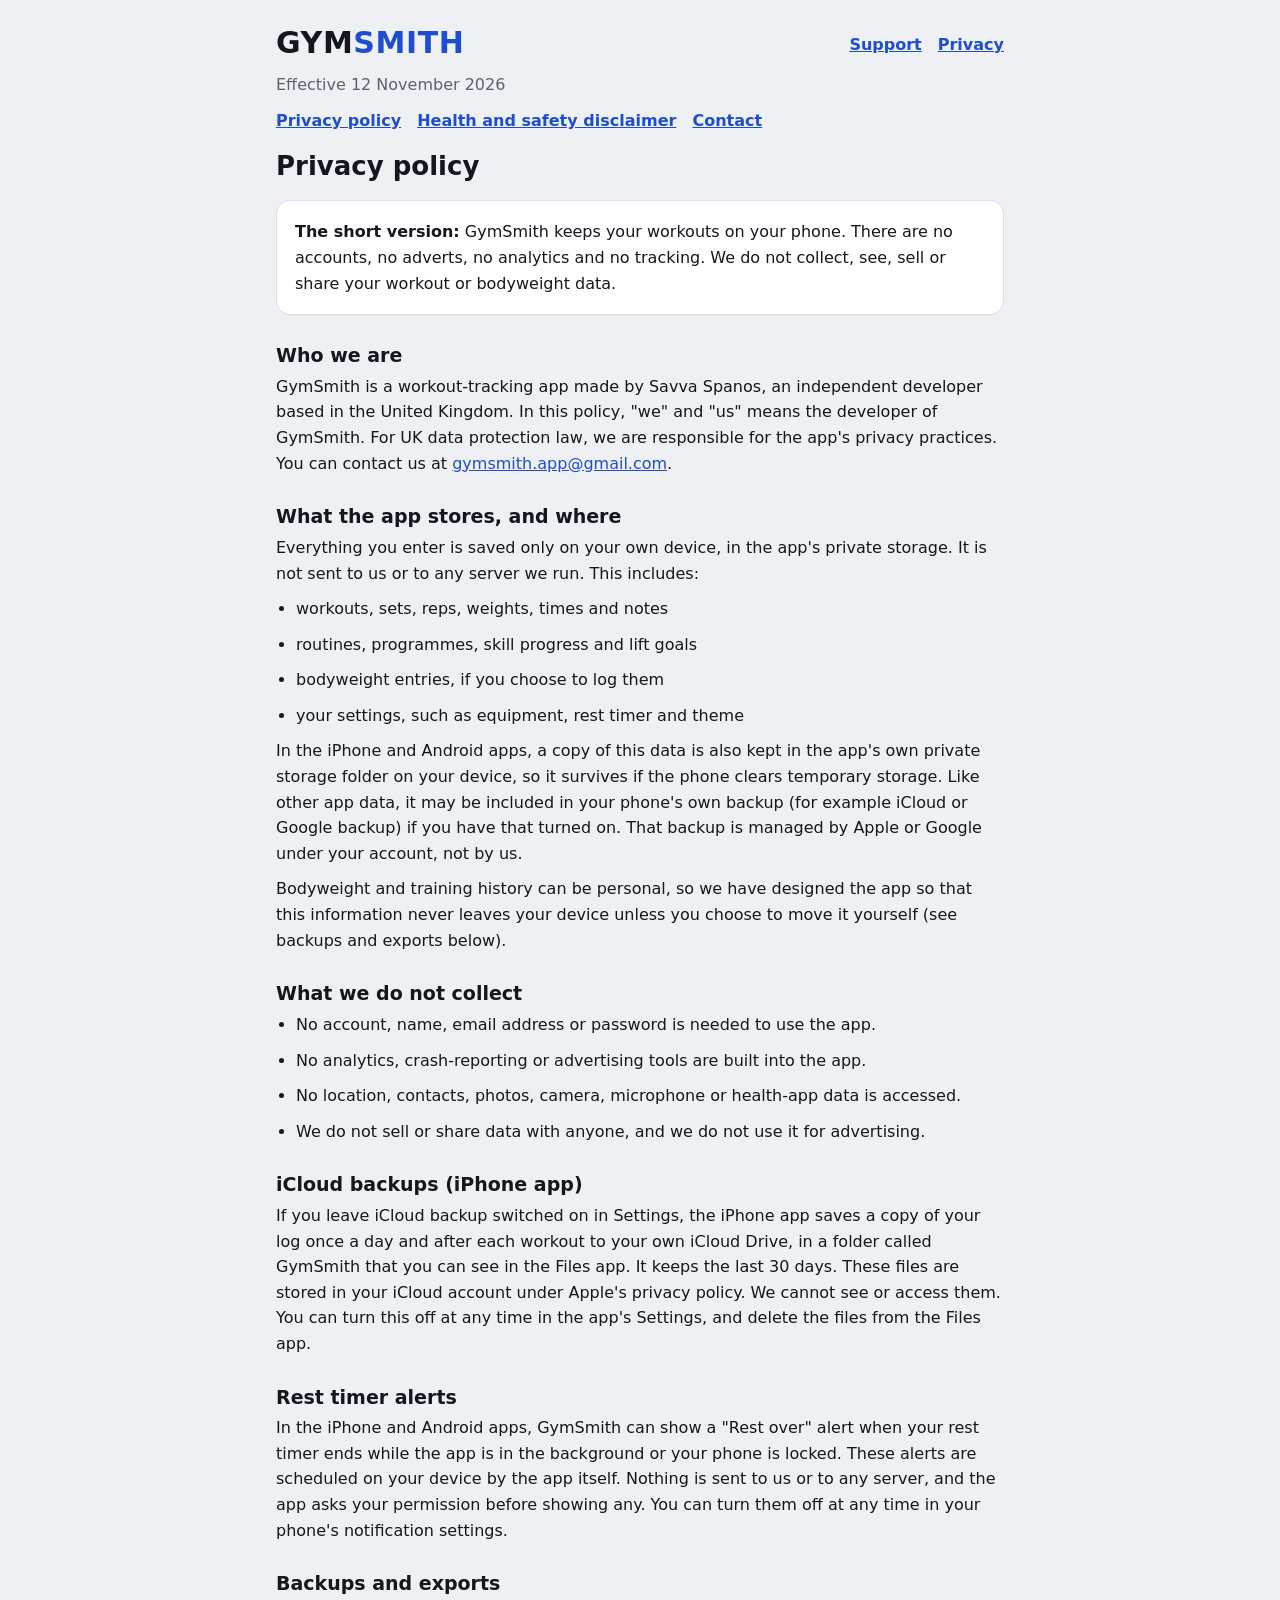
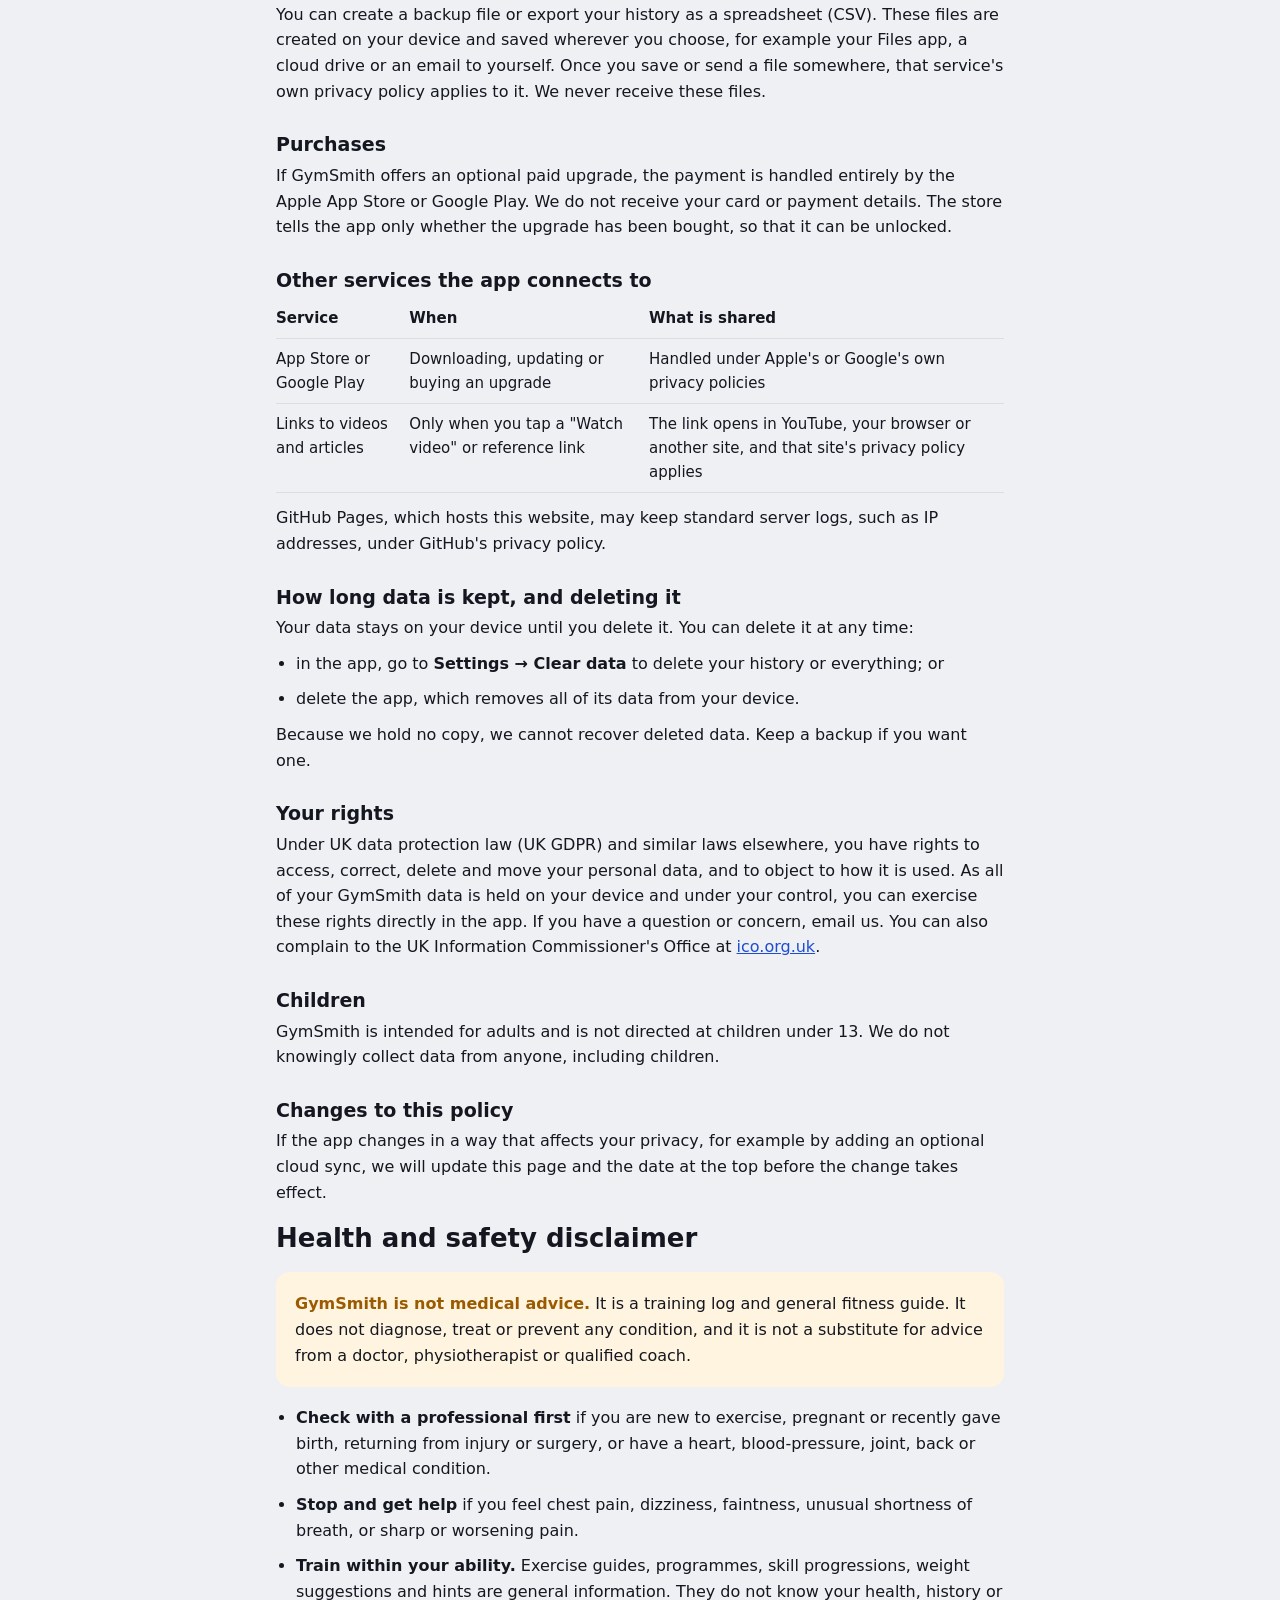
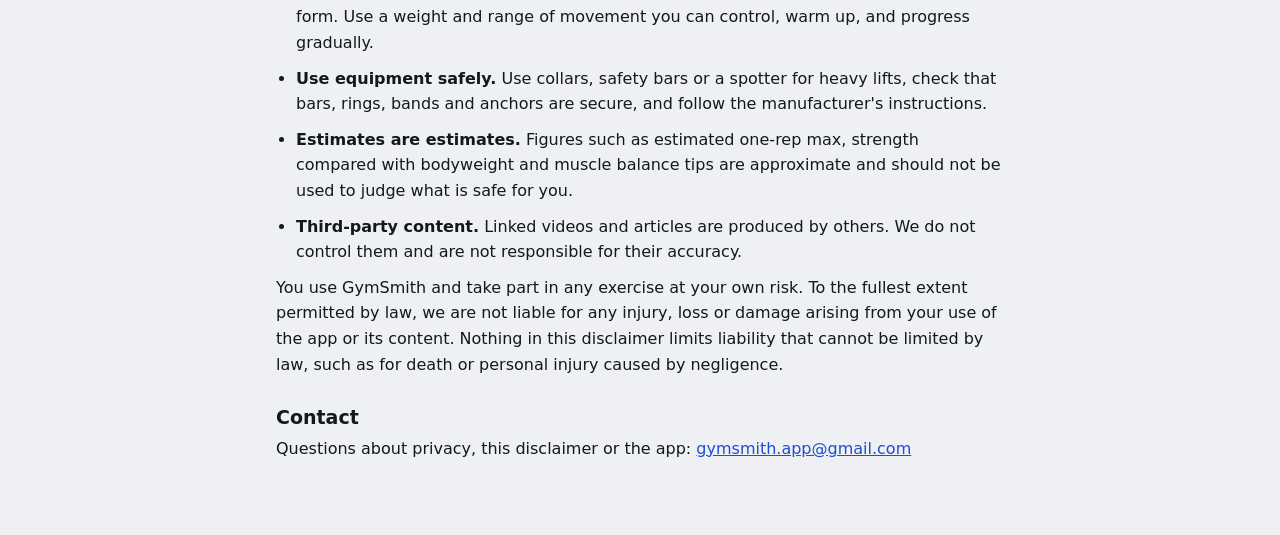
==== privacy/index.html @ e64ba4ec "Initial commit" ====
<!doctype html>
<html lang="en-GB">
<head>
<meta charset="utf-8">
<meta name="viewport" content="width=device-width, initial-scale=1">
<title>GymSmith – Privacy policy and health disclaimer</title>
<meta name="description" content="How GymSmith handles your data, and important health and safety information.">
<link rel="icon" href="../icons/favicon-32.png">
<link rel="stylesheet" href="../style.css">
<link rel="apple-touch-icon" href="../icons/apple-touch-icon.png">
</head>
<body>
<main>
<header><a class="logo" href="../">GYM<span>SMITH</span></a><nav><a href="../support/">Support</a><a href="../privacy/">Privacy</a></nav></header>
<p class="muted">Effective 12 November 2026</p>
<nav><a href="#privacy">Privacy policy</a><a href="#health">Health and safety disclaimer</a><a href="#contact">Contact</a></nav>

<section id="privacy">
<h1>Privacy policy</h1>
<div class="card">
<p><strong>The short version:</strong> GymSmith keeps your workouts on your phone. There are no accounts, no adverts, no analytics and no tracking. We do not collect, see, sell or share your workout or bodyweight data.</p>
</div>

<h2>Who we are</h2>
<p>GymSmith is a workout-tracking app made by Savva Spanos, an independent developer based in the United Kingdom. In this policy, "we" and "us" means the developer of GymSmith. For UK data protection law, we are responsible for the app's privacy practices. You can contact us at <a href="mailto:gymsmith.app@gmail.com">gymsmith.app@gmail.com</a>.</p>

<h2>What the app stores, and where</h2>
<p>Everything you enter is saved only on your own device, in the app's private storage. It is not sent to us or to any server we run. This includes:</p>
<ul>
<li>workouts, sets, reps, weights, times and notes</li>
<li>routines, programmes, skill progress and lift goals</li>
<li>bodyweight entries, if you choose to log them</li>
<li>your settings, such as equipment, rest timer and theme</li>
</ul>
<p>In the iPhone and Android apps, a copy of this data is also kept in the app's own private storage folder on your device, so it survives if the phone clears temporary storage. Like other app data, it may be included in your phone's own backup (for example iCloud or Google backup) if you have that turned on. That backup is managed by Apple or Google under your account, not by us.</p>
<p>Bodyweight and training history can be personal, so we have designed the app so that this information never leaves your device unless you choose to move it yourself (see backups and exports below).</p>

<h2>What we do not collect</h2>
<ul>
<li>No account, name, email address or password is needed to use the app.</li>
<li>No analytics, crash-reporting or advertising tools are built into the app.</li>
<li>No location, contacts, photos, camera, microphone or health-app data is accessed.</li>
<li>We do not sell or share data with anyone, and we do not use it for advertising.</li>
</ul>

<h2>iCloud backups (iPhone app)</h2>
<p>If you leave iCloud backup switched on in Settings, the iPhone app saves a copy of your log once a day and after each workout to your own iCloud Drive, in a folder called GymSmith that you can see in the Files app. It keeps the last 30 days. These files are stored in your iCloud account under Apple's privacy policy. We cannot see or access them. You can turn this off at any time in the app's Settings, and delete the files from the Files app.</p>

<h2>Rest timer alerts</h2>
<p>In the iPhone and Android apps, GymSmith can show a "Rest over" alert when your rest timer ends while the app is in the background or your phone is locked. These alerts are scheduled on your device by the app itself. Nothing is sent to us or to any server, and the app asks your permission before showing any. You can turn them off at any time in your phone's notification settings.</p>

<h2>Backups and exports</h2>
<p>You can create a backup file or export your history as a spreadsheet (CSV). These files are created on your device and saved wherever you choose, for example your Files app, a cloud drive or an email to yourself. Once you save or send a file somewhere, that service's own privacy policy applies to it. We never receive these files.</p>

<h2>Purchases</h2>
<p>If GymSmith offers an optional paid upgrade, the payment is handled entirely by the Apple App Store or Google Play. We do not receive your card or payment details. The store tells the app only whether the upgrade has been bought, so that it can be unlocked.</p>

<h2>Other services the app connects to</h2>
<table>
<tr><th>Service</th><th>When</th><th>What is shared</th></tr>
<tr><td>App Store or Google Play</td><td>Downloading, updating or buying an upgrade</td><td>Handled under Apple's or Google's own privacy policies</td></tr>
<tr><td>Links to videos and articles</td><td>Only when you tap a "Watch video" or reference link</td><td>The link opens in YouTube, your browser or another site, and that site's privacy policy applies</td></tr>
</table>
<p>GitHub Pages, which hosts this website, may keep standard server logs, such as IP addresses, under GitHub's privacy policy.</p>

<h2>How long data is kept, and deleting it</h2>
<p>Your data stays on your device until you delete it. You can delete it at any time:</p>
<ul>
<li>in the app, go to <strong>Settings → Clear data</strong> to delete your history or everything; or</li>
<li>delete the app, which removes all of its data from your device.</li>
</ul>
<p>Because we hold no copy, we cannot recover deleted data. Keep a backup if you want one.</p>

<h2>Your rights</h2>
<p>Under UK data protection law (UK GDPR) and similar laws elsewhere, you have rights to access, correct, delete and move your personal data, and to object to how it is used. As all of your GymSmith data is held on your device and under your control, you can exercise these rights directly in the app. If you have a question or concern, email us. You can also complain to the UK Information Commissioner's Office at <a href="https://ico.org.uk">ico.org.uk</a>.</p>

<h2>Children</h2>
<p>GymSmith is intended for adults and is not directed at children under 13. We do not knowingly collect data from anyone, including children.</p>

<h2>Changes to this policy</h2>
<p>If the app changes in a way that affects your privacy, for example by adding an optional cloud sync, we will update this page and the date at the top before the change takes effect.</p>
</section>

<section id="health">
<h1>Health and safety disclaimer</h1>
<div class="card warn">
<p><strong>GymSmith is not medical advice.</strong> It is a training log and general fitness guide. It does not diagnose, treat or prevent any condition, and it is not a substitute for advice from a doctor, physiotherapist or qualified coach.</p>
</div>
<ul>
<li><strong>Check with a professional first</strong> if you are new to exercise, pregnant or recently gave birth, returning from injury or surgery, or have a heart, blood-pressure, joint, back or other medical condition.</li>
<li><strong>Stop and get help</strong> if you feel chest pain, dizziness, faintness, unusual shortness of breath, or sharp or worsening pain.</li>
<li><strong>Train within your ability.</strong> Exercise guides, programmes, skill progressions, weight suggestions and hints are general information. They do not know your health, history or form. Use a weight and range of movement you can control, warm up, and progress gradually.</li>
<li><strong>Use equipment safely.</strong> Use collars, safety bars or a spotter for heavy lifts, check that bars, rings, bands and anchors are secure, and follow the manufacturer's instructions.</li>
<li><strong>Estimates are estimates.</strong> Figures such as estimated one-rep max, strength compared with bodyweight and muscle balance tips are approximate and should not be used to judge what is safe for you.</li>
<li><strong>Third-party content.</strong> Linked videos and articles are produced by others. We do not control them and are not responsible for their accuracy.</li>
</ul>
<p>You use GymSmith and take part in any exercise at your own risk. To the fullest extent permitted by law, we are not liable for any injury, loss or damage arising from your use of the app or its content. Nothing in this disclaimer limits liability that cannot be limited by law, such as for death or personal injury caused by negligence.</p>
</section>

<section id="contact">
<h2>Contact</h2>
<p>Questions about privacy, this disclaimer or the app: <a href="mailto:gymsmith.app@gmail.com">gymsmith.app@gmail.com</a></p>
</section>
</main>
</body>
</html>
---- style.css ----
:root{--bg:#EEF0F4;--surface:#FFFFFF;--ink:#14171F;--muted:#5B6270;--line:#D9DDE5;--accent:#1D4ED1;--soft:#E3EAFC;--warn:#9A5B00;--warn-soft:#FFF4E0}
@media (prefers-color-scheme:dark){:root{--bg:#0E1117;--surface:#171B23;--ink:#E9ECF2;--muted:#9AA3B2;--line:#2A303B;--accent:#7B9BFF;--soft:#1C2647;--warn:#F2B35B;--warn-soft:#2D2312}}
*{box-sizing:border-box}
body{margin:0;background:var(--bg);color:var(--ink);font:16px/1.6 system-ui,-apple-system,"Segoe UI",Roboto,sans-serif}
main{max-width:760px;margin:0 auto;padding:28px 16px 64px}
.logo{font:800 30px/1 system-ui,sans-serif;letter-spacing:.02em;margin:0 0 4px}
.logo span{color:var(--accent)}
h1{font-size:26px;line-height:1.2;margin:18px 0 4px}
h2{font-size:19px;line-height:1.3;margin:28px 0 6px}
p,li{margin:0 0 10px}
ul{padding-left:20px;margin:0 0 10px}
.muted{color:var(--muted)}
.card{background:var(--surface);border:1px solid var(--line);border-radius:14px;padding:18px 18px 8px;margin:18px 0}
.warn{background:var(--warn-soft);border-color:transparent}
.warn strong{color:var(--warn)}
nav a,a{color:var(--accent)}
nav{display:flex;gap:16px;flex-wrap:wrap;font-weight:600}
table{border-collapse:collapse;width:100%;font-size:15px;margin:0 0 12px}
th,td{text-align:left;vertical-align:top;padding:8px 8px 8px 0;border-bottom:1px solid var(--line)}
th{font-weight:600}
header{margin-bottom:10px;display:flex;align-items:center;justify-content:space-between;gap:12px;flex-wrap:wrap}
header a.logo{text-decoration:none;color:var(--ink)}
.hero{display:flex;gap:18px;align-items:center;margin:28px 0 8px}
.hero img{width:84px;height:84px;border-radius:20px}
.hero h1{margin:0}
footer{margin-top:40px;padding-top:16px;border-top:1px solid var(--line);font-size:14px}
details{background:var(--surface);border:1px solid var(--line);border-radius:14px;padding:14px 18px;margin:10px 0}
summary{font-weight:600;cursor:pointer}
details p{margin:10px 0 4px}
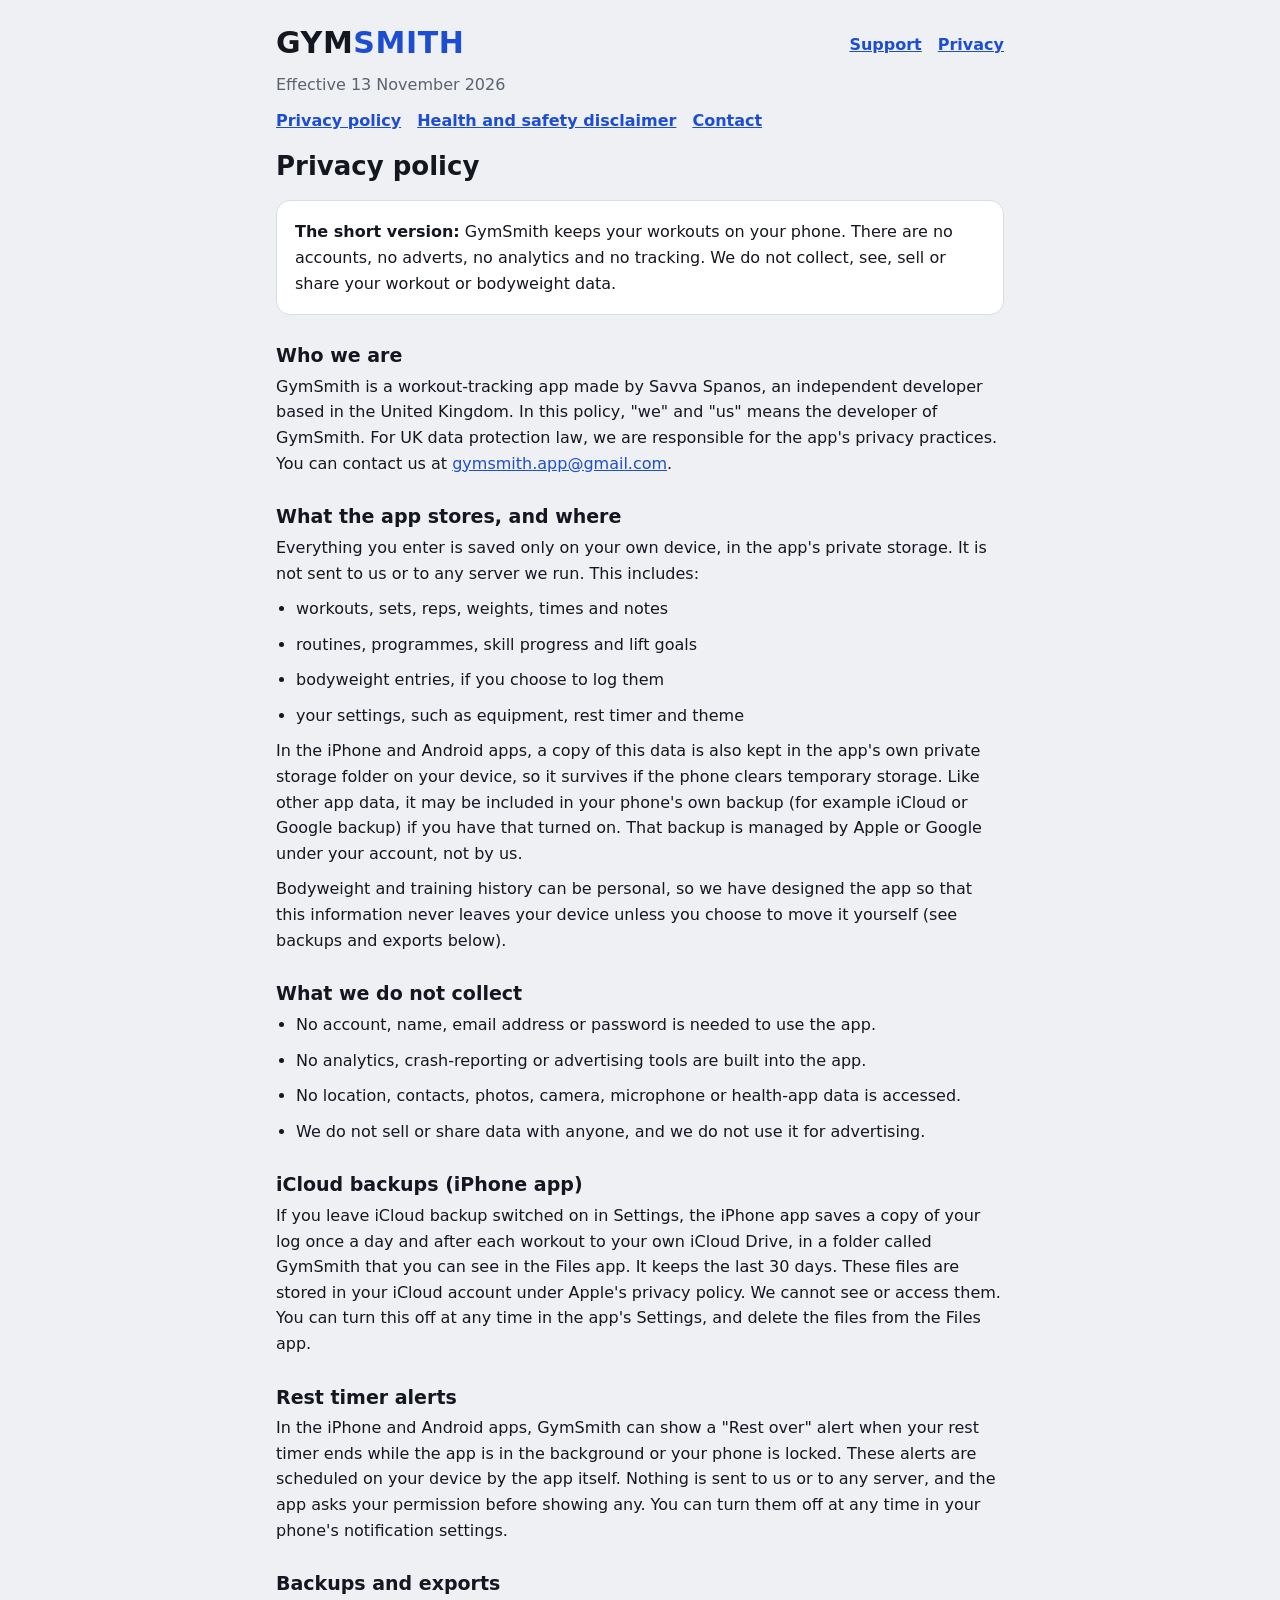
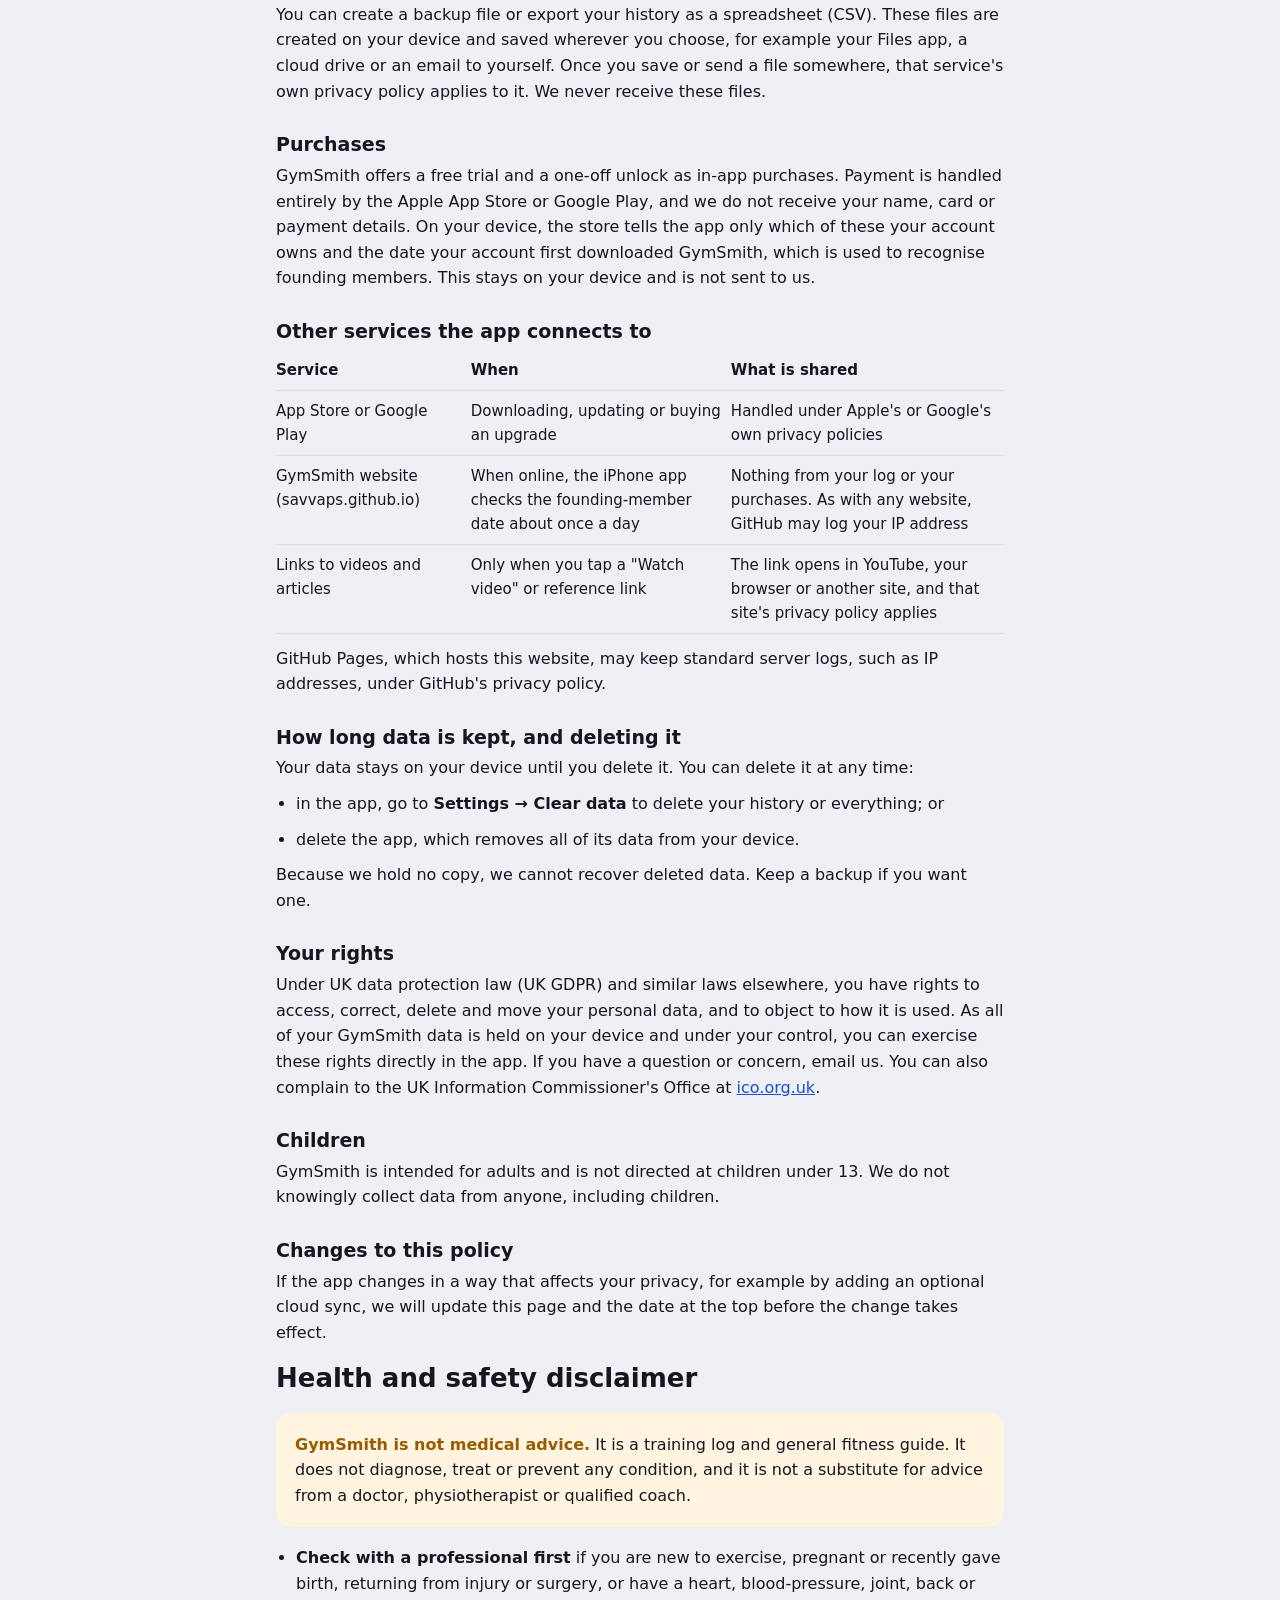
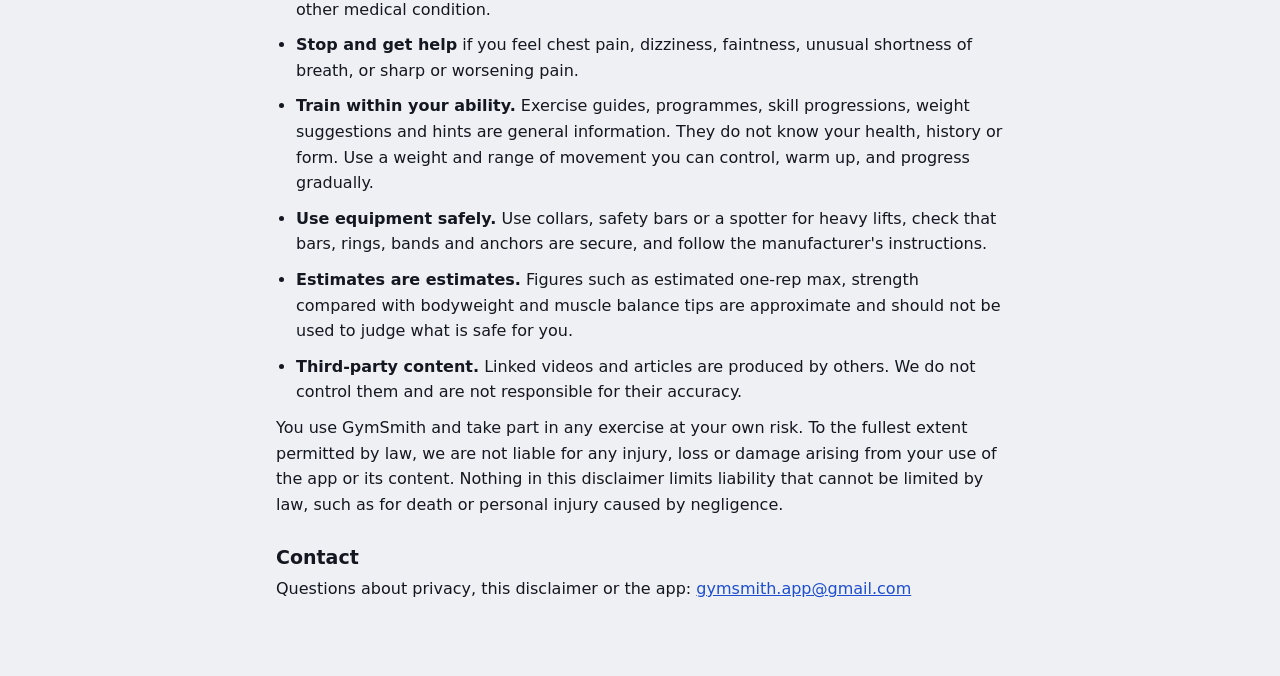
==== commit 73e4ea0c: "V2 Privacy Policy and README" ====
--- a/privacy/index.html
+++ b/privacy/index.html
@@ -12,7 +12,7 @@
 <body>
 <main>
 <header><a class="logo" href="../">GYM<span>SMITH</span></a><nav><a href="../support/">Support</a><a href="../privacy/">Privacy</a></nav></header>
-<p class="muted">Effective 12 November 2026</p>
+<p class="muted">Effective 13 November 2026</p>
 <nav><a href="#privacy">Privacy policy</a><a href="#health">Health and safety disclaimer</a><a href="#contact">Contact</a></nav>
 
 <section id="privacy">
@@ -53,12 +53,13 @@
 <p>You can create a backup file or export your history as a spreadsheet (CSV). These files are created on your device and saved wherever you choose, for example your Files app, a cloud drive or an email to yourself. Once you save or send a file somewhere, that service's own privacy policy applies to it. We never receive these files.</p>
 
 <h2>Purchases</h2>
-<p>If GymSmith offers an optional paid upgrade, the payment is handled entirely by the Apple App Store or Google Play. We do not receive your card or payment details. The store tells the app only whether the upgrade has been bought, so that it can be unlocked.</p>
+<p>GymSmith offers a free trial and a one-off unlock as in-app purchases. Payment is handled entirely by the Apple App Store or Google Play, and we do not receive your name, card or payment details. On your device, the store tells the app only which of these your account owns and the date your account first downloaded GymSmith, which is used to recognise founding members. This stays on your device and is not sent to us.</p>
 
 <h2>Other services the app connects to</h2>
 <table>
 <tr><th>Service</th><th>When</th><th>What is shared</th></tr>
 <tr><td>App Store or Google Play</td><td>Downloading, updating or buying an upgrade</td><td>Handled under Apple's or Google's own privacy policies</td></tr>
+<tr><td>GymSmith website (savvaps.github.io)</td><td>When online, the iPhone app checks the founding-member date about once a day</td><td>Nothing from your log or your purchases. As with any website, GitHub may log your IP address</td></tr>
 <tr><td>Links to videos and articles</td><td>Only when you tap a "Watch video" or reference link</td><td>The link opens in YouTube, your browser or another site, and that site's privacy policy applies</td></tr>
 </table>
 <p>GitHub Pages, which hosts this website, may keep standard server logs, such as IP addresses, under GitHub's privacy policy.</p>
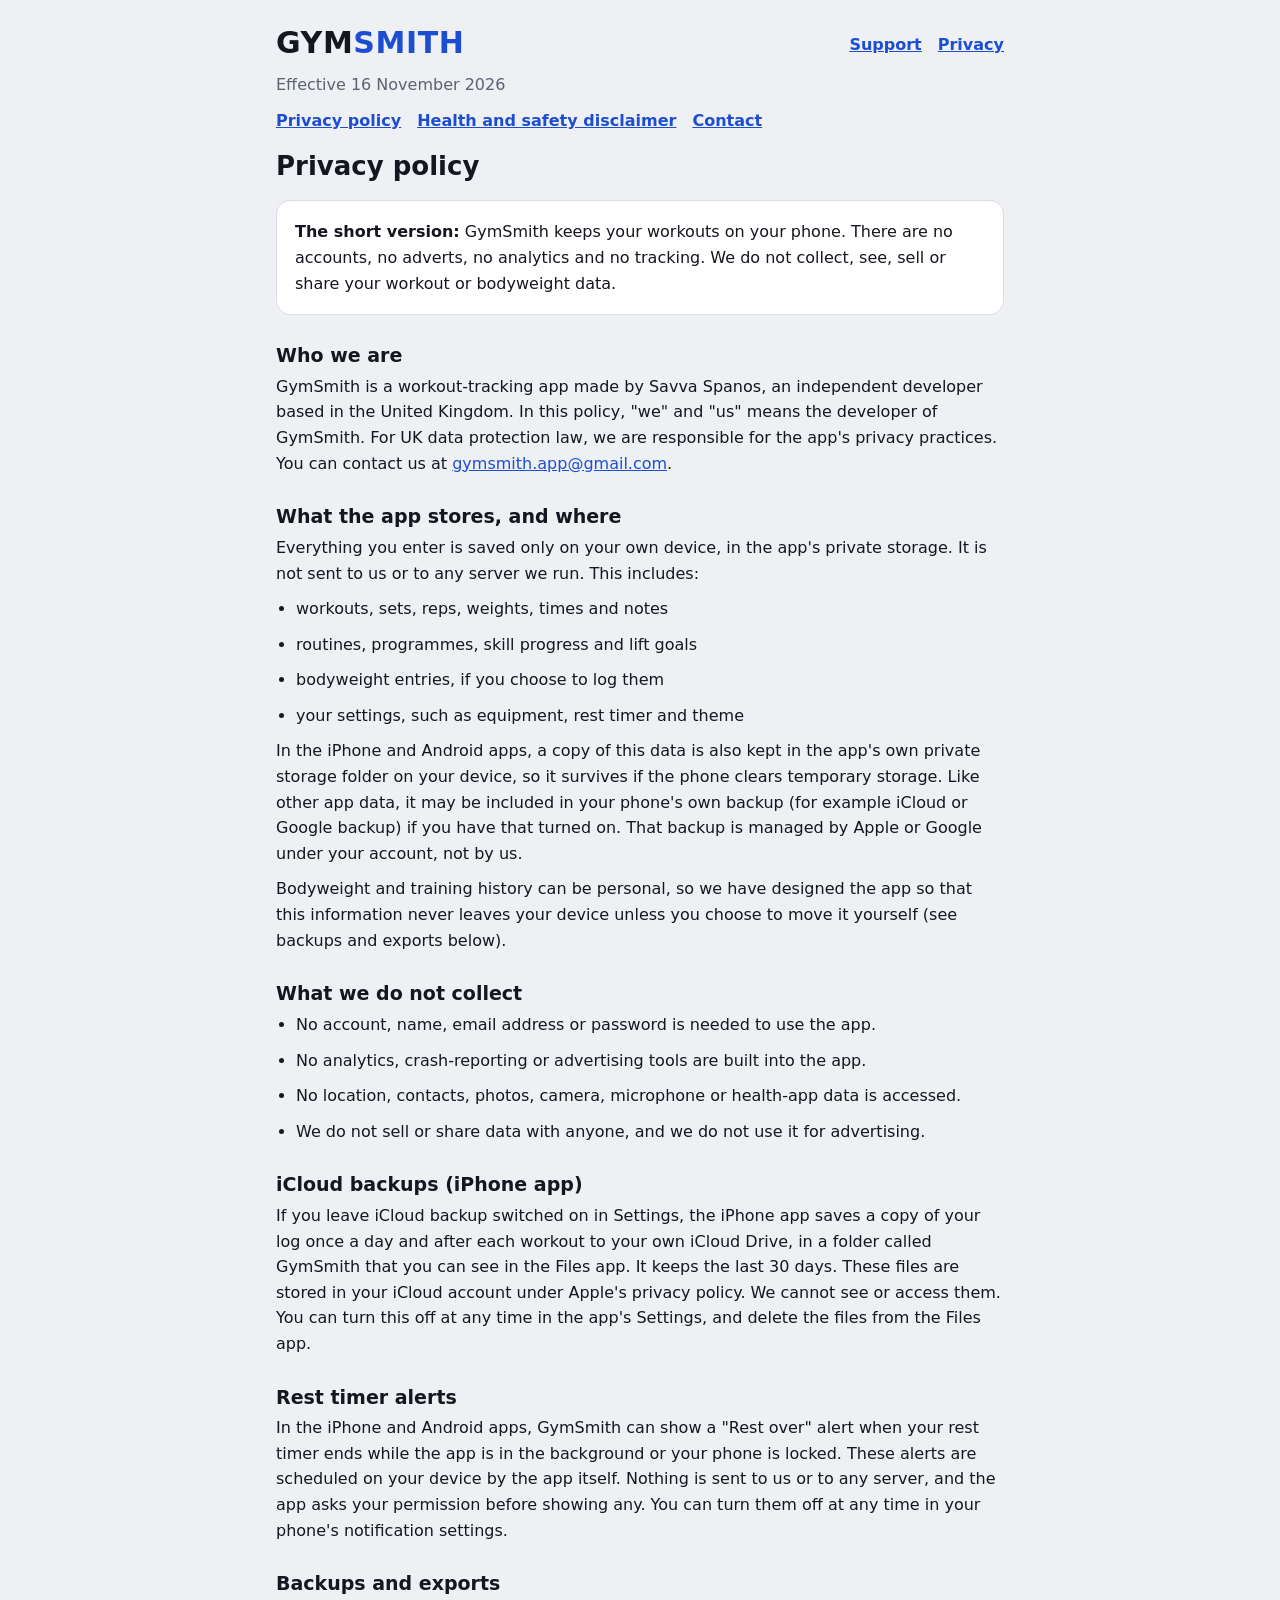
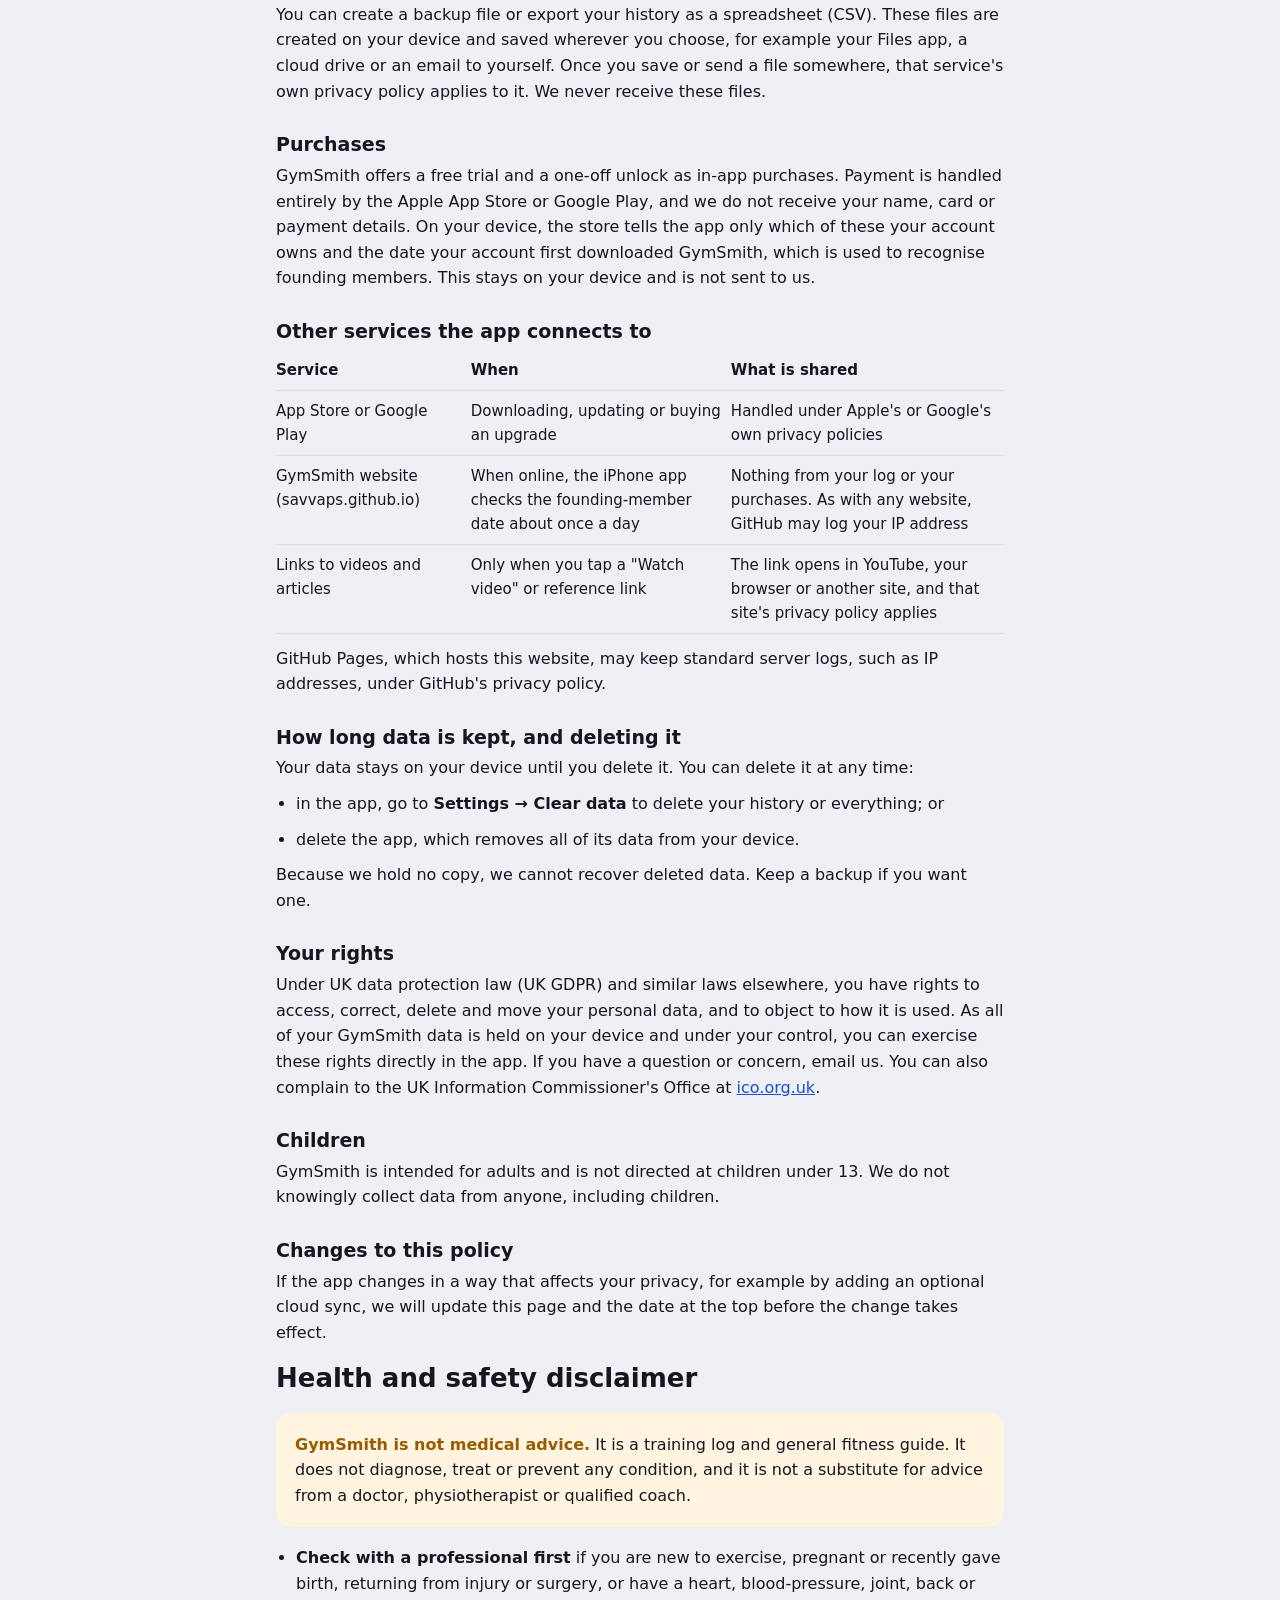
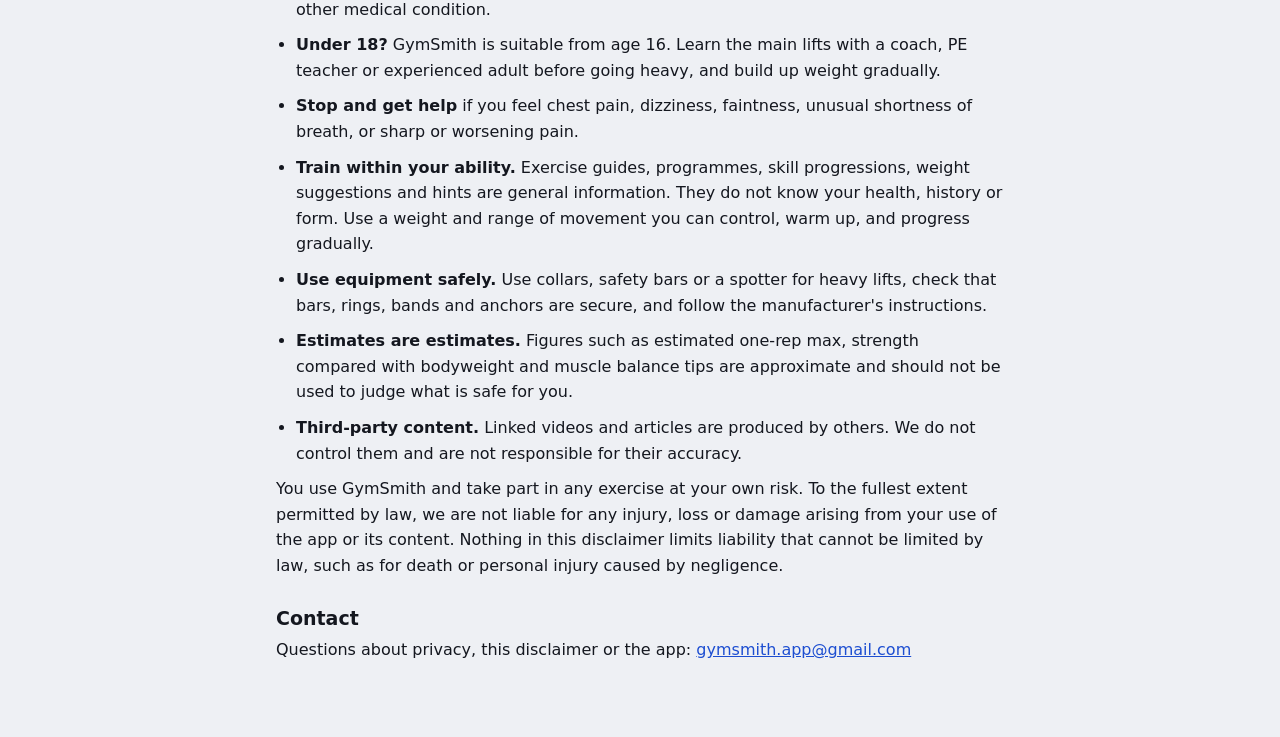
==== commit 4cb13184: "V3 Updating Privacy" ====
--- a/privacy/index.html
+++ b/privacy/index.html
@@ -12,7 +12,7 @@
 <body>
 <main>
 <header><a class="logo" href="../">GYM<span>SMITH</span></a><nav><a href="../support/">Support</a><a href="../privacy/">Privacy</a></nav></header>
-<p class="muted">Effective 13 November 2026</p>
+<p class="muted">Effective 16 November 2026</p>
 <nav><a href="#privacy">Privacy policy</a><a href="#health">Health and safety disclaimer</a><a href="#contact">Contact</a></nav>
 
 <section id="privacy">
@@ -89,6 +89,7 @@
 </div>
 <ul>
 <li><strong>Check with a professional first</strong> if you are new to exercise, pregnant or recently gave birth, returning from injury or surgery, or have a heart, blood-pressure, joint, back or other medical condition.</li>
+<li><strong>Under 18?</strong> GymSmith is suitable from age 16. Learn the main lifts with a coach, PE teacher or experienced adult before going heavy, and build up weight gradually.</li>
 <li><strong>Stop and get help</strong> if you feel chest pain, dizziness, faintness, unusual shortness of breath, or sharp or worsening pain.</li>
 <li><strong>Train within your ability.</strong> Exercise guides, programmes, skill progressions, weight suggestions and hints are general information. They do not know your health, history or form. Use a weight and range of movement you can control, warm up, and progress gradually.</li>
 <li><strong>Use equipment safely.</strong> Use collars, safety bars or a spotter for heavy lifts, check that bars, rings, bands and anchors are secure, and follow the manufacturer's instructions.</li>
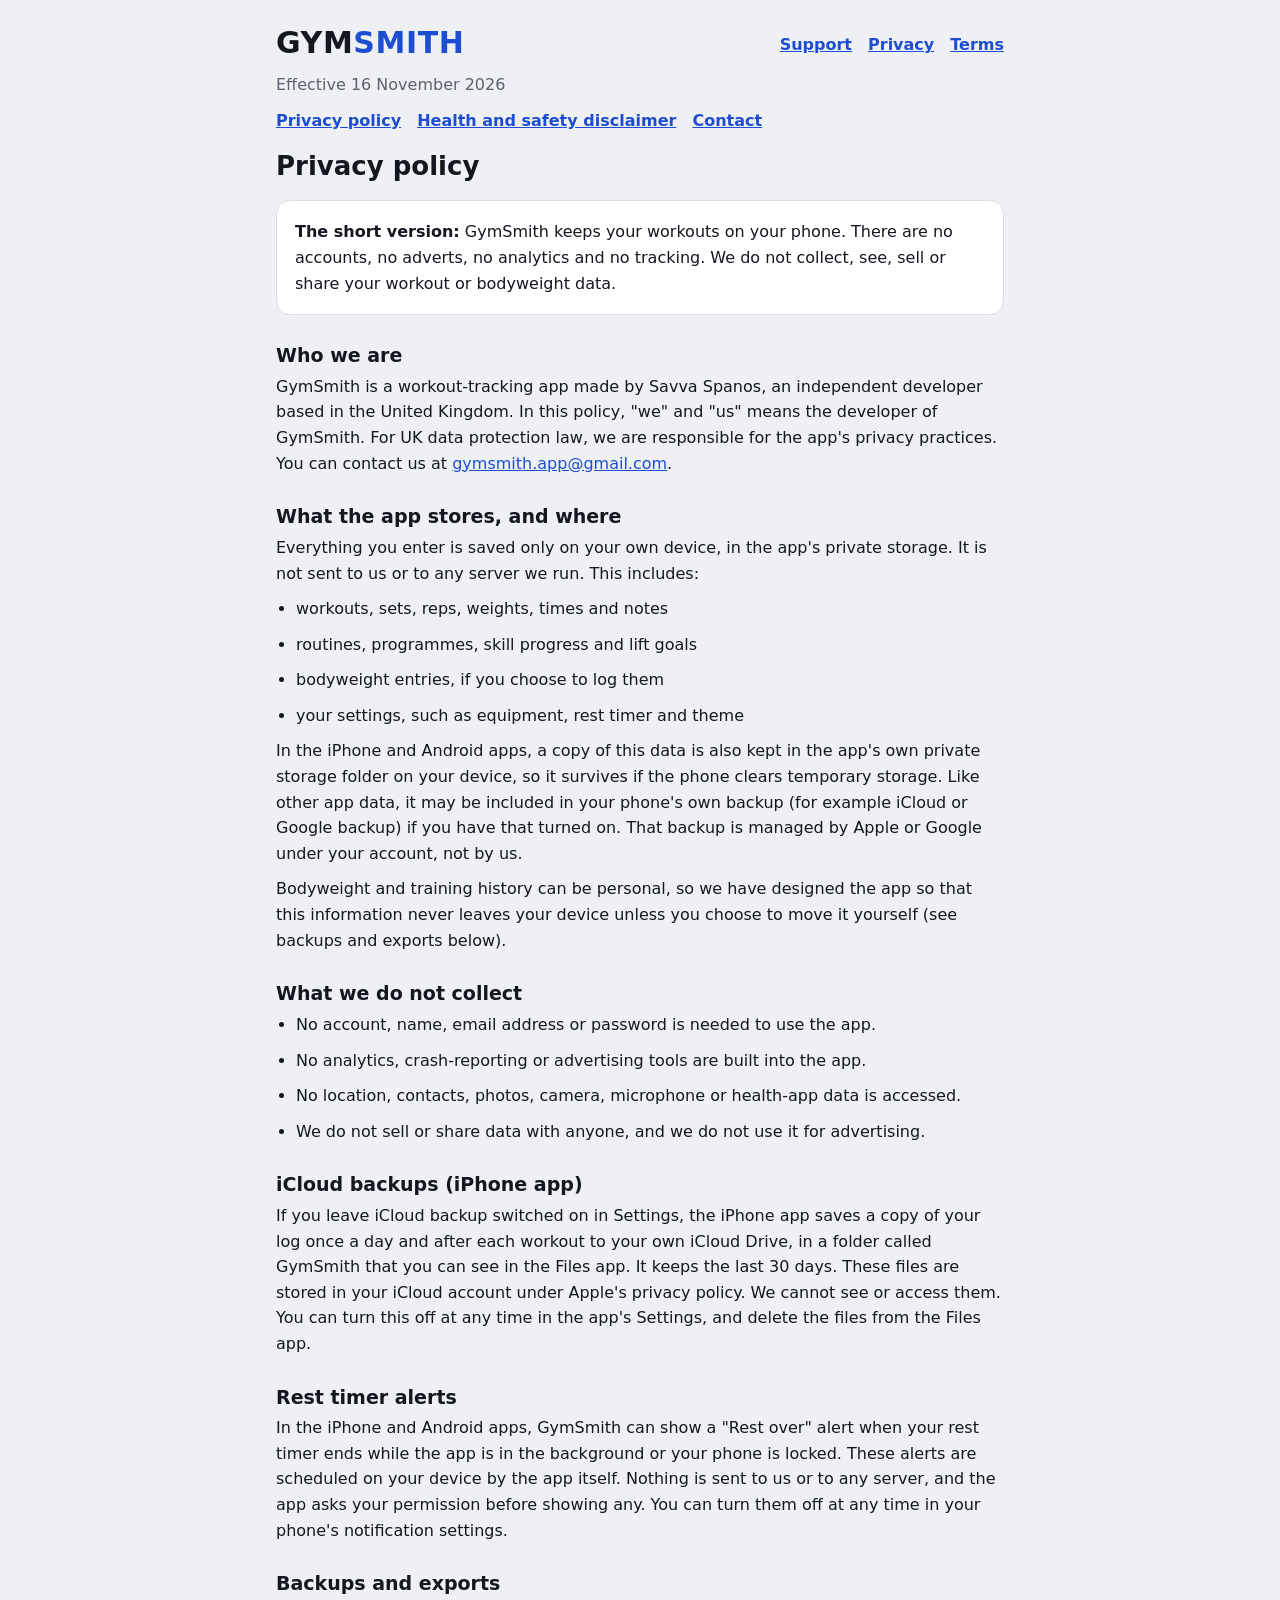
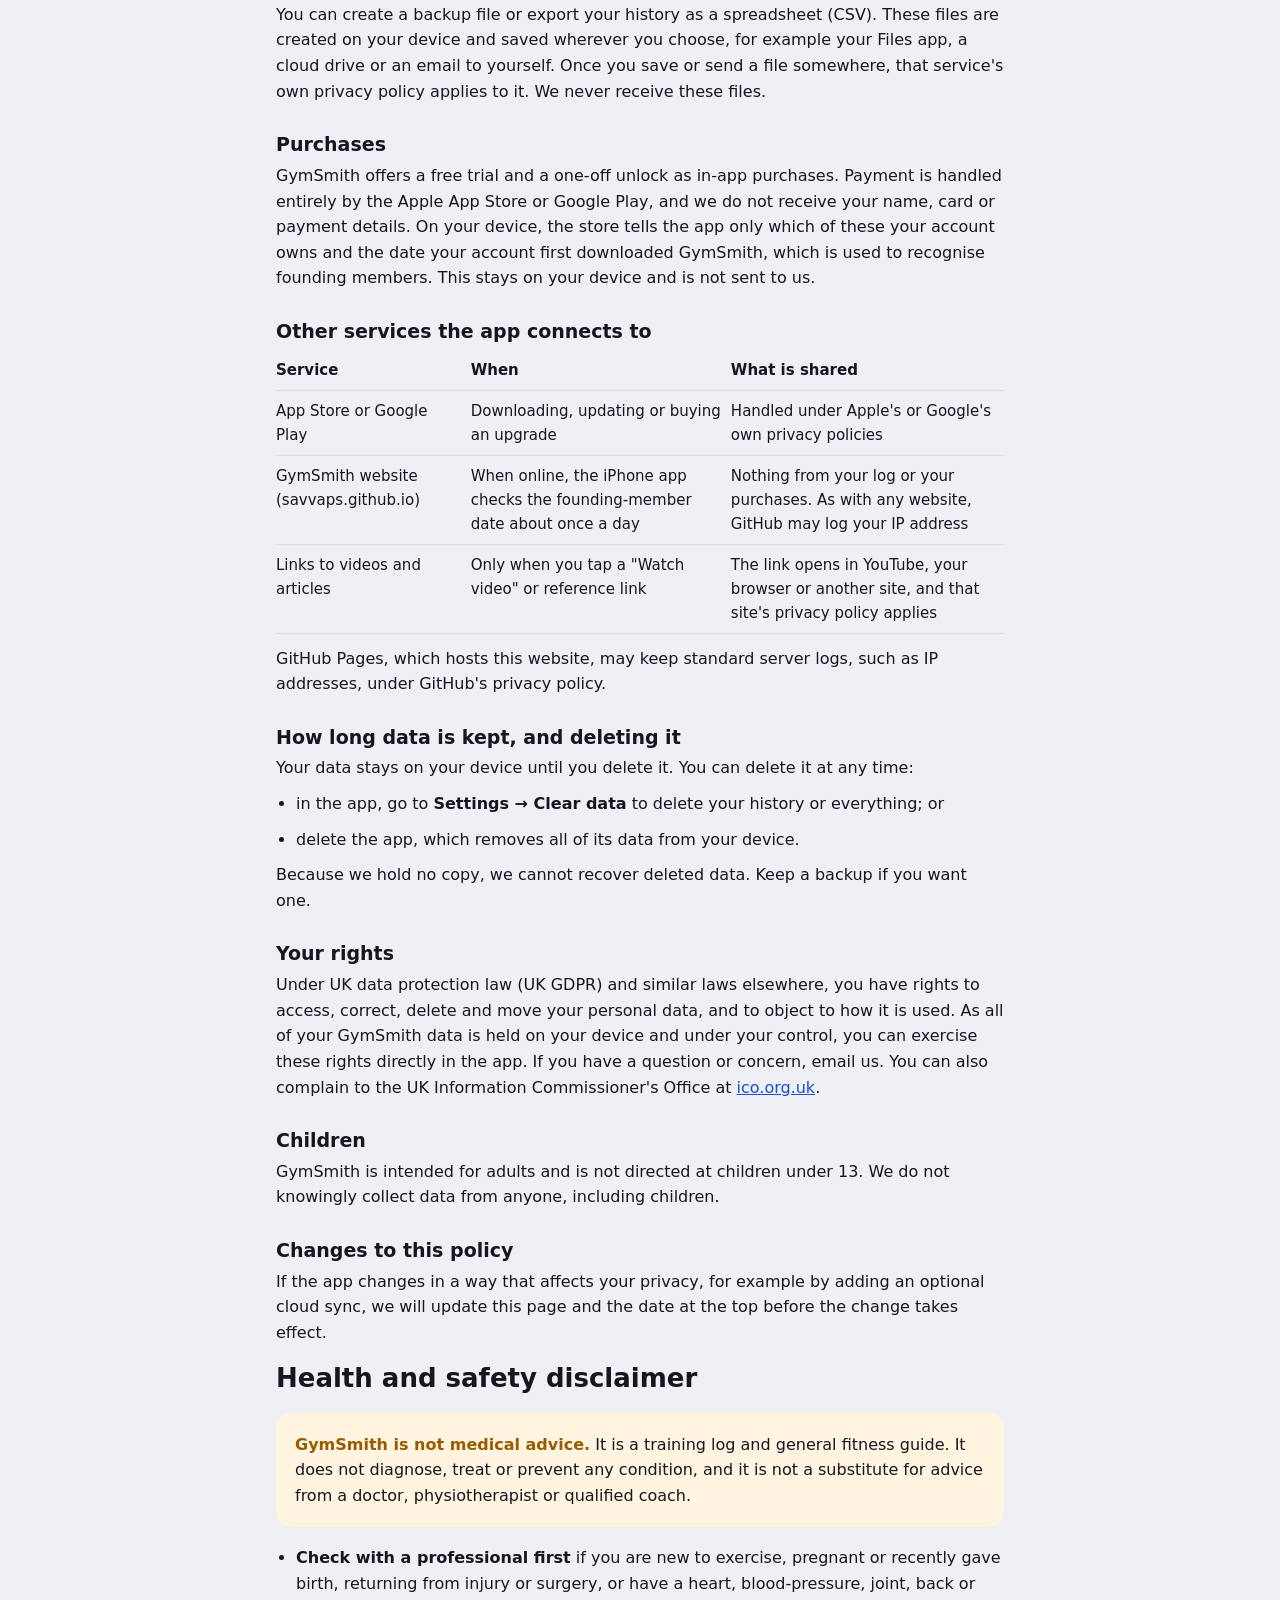
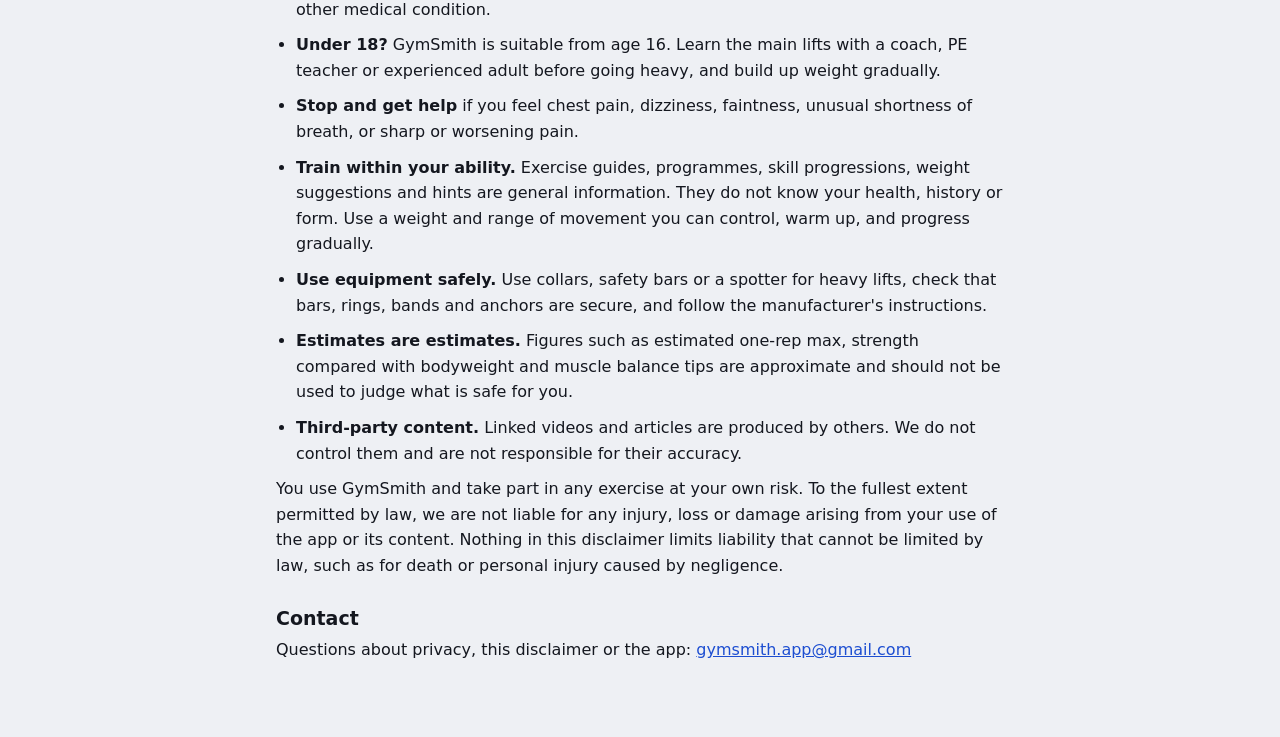
==== commit c663edc3: "V4 terms of service" ====
--- a/privacy/index.html
+++ b/privacy/index.html
@@ -11,7 +11,7 @@
 </head>
 <body>
 <main>
-<header><a class="logo" href="../">GYM<span>SMITH</span></a><nav><a href="../support/">Support</a><a href="../privacy/">Privacy</a></nav></header>
+<header><a class="logo" href="../">GYM<span>SMITH</span></a><nav><a href="../support/">Support</a><a href="../privacy/">Privacy</a><a href="../terms/">Terms</a></nav></header>
 <p class="muted">Effective 16 November 2026</p>
 <nav><a href="#privacy">Privacy policy</a><a href="#health">Health and safety disclaimer</a><a href="#contact">Contact</a></nav>
 
